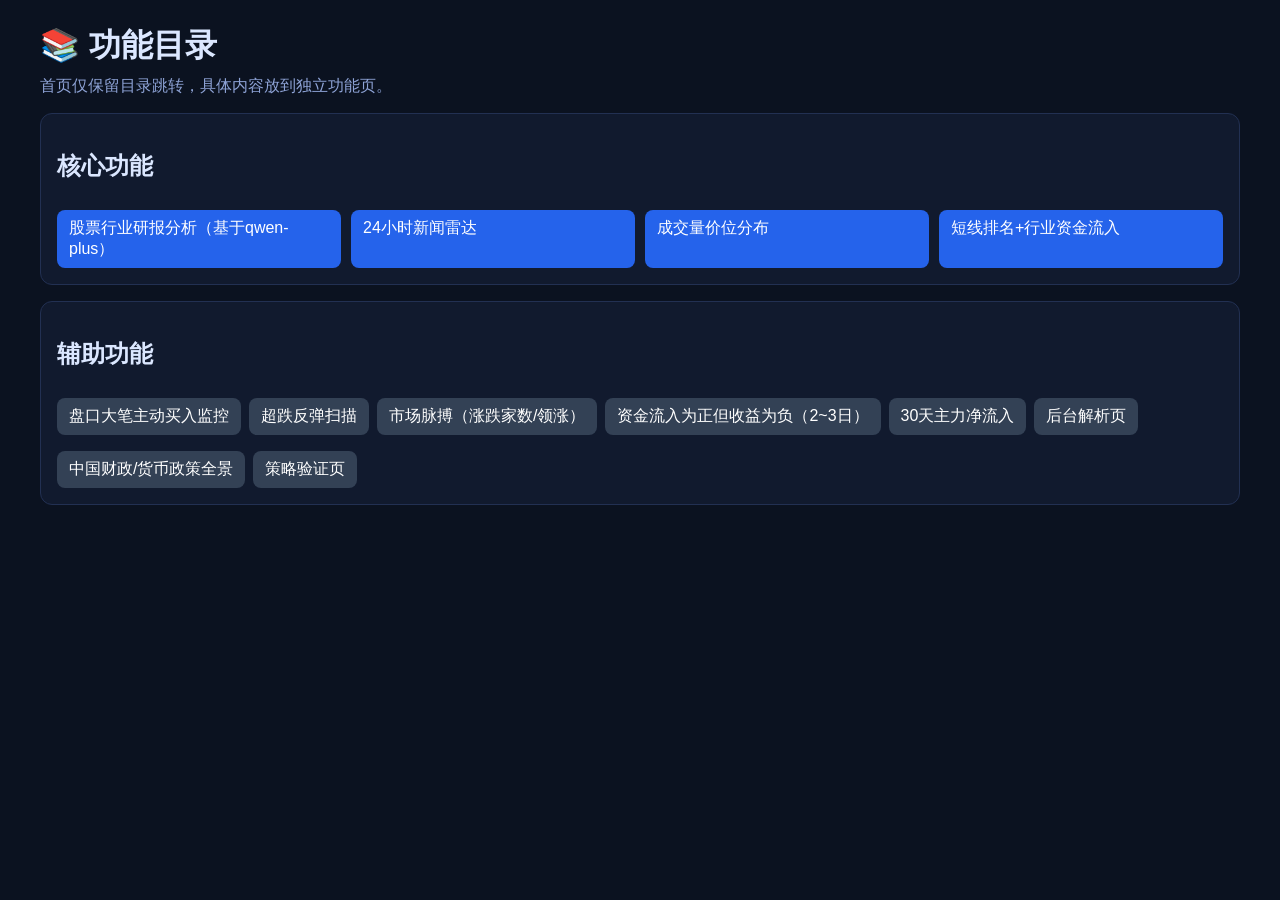
==== templates/index.html @ 242b1a4b "feat：首页重排核心/辅助功能并更新行研命名" ====
<!doctype html>
<html lang="zh-CN"><head>
  <meta charset="UTF-8" /><meta name="viewport" content="width=device-width, initial-scale=1.0" />
  <title>A股盯盘工具目录</title>
  <link rel="stylesheet" href="/static/style.css" />
  <link rel="stylesheet" href="/static/dark.css" />
</head>
<body>
<main class="container">
  <h1>📚 功能目录</h1>
  <p class="sub">首页仅保留目录跳转，具体内容放到独立功能页。</p>

  <section class="card">
    <h2>核心功能</h2>
    <div style="display:grid;grid-template-columns:repeat(auto-fit,minmax(260px,1fr));gap:10px">
      <a class="btn" href="/stock-research">股票行业研报分析（基于qwen-plus）</a>
      <a class="btn" href="/news">24小时新闻雷达</a>
      <a class="btn" href="/volume-profile">成交量价位分布</a>
      <a class="btn" href="/shortline-dashboard">短线排名+行业资金流入</a>
    </div>
  </section>

  <section class="card">
    <h2>辅助功能</h2>
    <div style="display:flex;gap:8px;flex-wrap:wrap">
      <a class="btn secondary" href="/monitor-big-buy">盘口大笔主动买入监控</a>
      <a class="btn secondary" href="/oversold-rebound">超跌反弹扫描</a>
      <a class="btn secondary" href="/market-pulse">市场脉搏（涨跌家数/领涨）</a>
      <a class="btn secondary" href="/flow-divergence">资金流入为正但收益为负（2~3日）</a>
      <a class="btn secondary" href="/main-net-inflow">30天主力净流入</a>
      <a class="btn secondary" href="/parse-admin">后台解析页</a>
      <a class="btn secondary" href="/policy-dashboard">中国财政/货币政策全景</a>
      <a class="btn secondary" href="/validation">策略验证页</a>
    </div>
  </section>
</main>
</body></html>
---- static/style.css ----
body {
  margin: 0;
  font-family: -apple-system, BlinkMacSystemFont, 'Segoe UI', Roboto, 'PingFang SC', 'Microsoft YaHei', sans-serif;
  background: #f5f7fb;
  color: #1f2937;
}
.container {
  max-width: 960px;
  margin: 24px auto;
  padding: 0 16px;
}
h1 { margin-bottom: 8px; }
.sub { color: #6b7280; margin-top: 0; }
.card {
  background: #fff;
  border-radius: 12px;
  padding: 16px;
  margin-bottom: 16px;
  box-shadow: 0 2px 10px rgba(0,0,0,.05);
}
.btn {
  display: inline-block;
  margin-top: 8px;
  background: #2563eb;
  color: #fff;
  text-decoration: none;
  padding: 8px 12px;
  border-radius: 8px;
  border: none;
  cursor: pointer;
}
.pick {
  border: 1px solid #e5e7eb;
  border-radius: 10px;
  padding: 12px;
  margin: 10px 0;
}
.head {
  display: flex;
  justify-content: space-between;
  align-items: center;
  gap: 8px;
}
.score {
  background: #dcfce7;
  color: #166534;
  border-radius: 999px;
  padding: 4px 10px;
  font-size: 13px;
}

.btn.secondary {
  background: #475569;
}
---- static/dark.css ----
body{background:#0b1220!important;color:#dbe7ff!important}
.container{max-width:1200px}
.card,.topbar,.panel,.pick{background:#111a2e!important;border:1px solid #223052!important;color:#dbe7ff!important;box-shadow:none!important}
.sub,.muted{color:#8ea3d6!important}
a{color:#9cc1ff}
.btn{background:#2563eb!important}
.btn.secondary{background:#334155!important}
.score{background:#123a24!important;color:#5df29d!important}
input,select,textarea{background:#0e1628!important;color:#e6eeff!important;border:1px solid #2a3d69!important}
table{width:100%;border-collapse:collapse}
th,td{border-bottom:1px solid #243457;padding:8px 6px;text-align:right}
th:first-child,td:first-child{text-align:left}
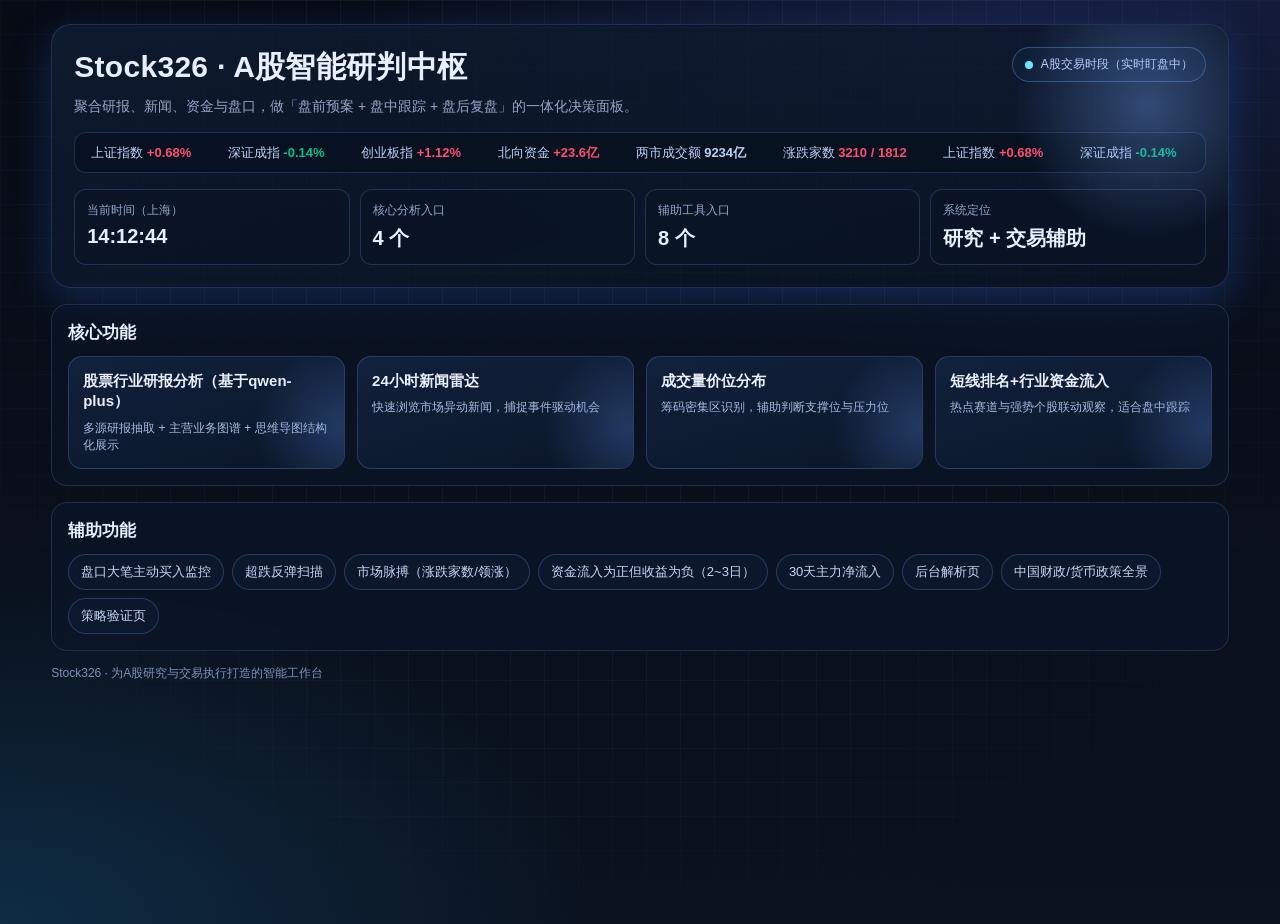
==== commit aa95494b: "feat: 首页升级为金融终端风动态视觉" ====
--- a/templates/index.html
+++ b/templates/index.html
@@ -1,37 +1,283 @@
 <!doctype html>
-<html lang="zh-CN"><head>
-  <meta charset="UTF-8" /><meta name="viewport" content="width=device-width, initial-scale=1.0" />
-  <title>A股盯盘工具目录</title>
-  <link rel="stylesheet" href="/static/style.css" />
-  <link rel="stylesheet" href="/static/dark.css" />
+<html lang="zh-CN">
+<head>
+  <meta charset="UTF-8" />
+  <meta name="viewport" content="width=device-width, initial-scale=1.0" />
+  <title>Stock326 · A股智能研判中枢</title>
+  <style>
+    :root {
+      --bg: #070b14;
+      --bg2: #0b1220;
+      --card: rgba(12, 22, 40, .66);
+      --line: rgba(123, 174, 255, .18);
+      --text: #e8eefc;
+      --sub: #98a6c6;
+      --up: #ff4d6d;
+      --down: #00c087;
+      --accent: #6aa5ff;
+      --glow: 0 12px 40px rgba(46,120,255,.25);
+    }
+
+    * { box-sizing: border-box; }
+    html, body { margin: 0; padding: 0; }
+    body {
+      font-family: "Inter", "PingFang SC", "Microsoft YaHei", sans-serif;
+      color: var(--text);
+      background:
+        radial-gradient(1200px 700px at 85% -10%, rgba(90,114,255,.23), transparent 65%),
+        radial-gradient(1000px 600px at 0% 100%, rgba(30,180,255,.16), transparent 60%),
+        linear-gradient(180deg, var(--bg), var(--bg2));
+      min-height: 100vh;
+      overflow-x: hidden;
+    }
+
+    .bg-grid, .bg-grid::before {
+      position: fixed; inset: 0; pointer-events: none; z-index: -1;
+    }
+    .bg-grid {
+      background-image:
+        linear-gradient(rgba(130,160,220,.07) 1px, transparent 1px),
+        linear-gradient(90deg, rgba(130,160,220,.07) 1px, transparent 1px);
+      background-size: 34px 34px;
+      mask-image: radial-gradient(circle at 50% 20%, #000 45%, transparent 85%);
+      animation: drift 18s linear infinite;
+    }
+    .bg-grid::before {
+      content: "";
+      background: linear-gradient(120deg, transparent 20%, rgba(118,166,255,.12) 48%, transparent 75%);
+      transform: translateX(-120%);
+      animation: sweep 7s ease-in-out infinite;
+    }
+
+    @keyframes drift { to { background-position: 0 34px, 34px 0; } }
+    @keyframes sweep { 50% { transform: translateX(120%);} 100% { transform: translateX(120%);} }
+    @keyframes pulse { 50% { box-shadow: 0 0 0 8px rgba(106,165,255,0);} }
+
+    .wrap { width: min(1180px, 92vw); margin: 24px auto 40px; }
+
+    .hero {
+      border: 1px solid var(--line);
+      background: linear-gradient(160deg, rgba(15,29,52,.8), rgba(10,19,34,.72));
+      border-radius: 20px;
+      box-shadow: var(--glow);
+      padding: 22px;
+      position: relative;
+      overflow: hidden;
+    }
+    .hero::after {
+      content: "";
+      position: absolute; right: -60px; top: -60px;
+      width: 280px; height: 280px; border-radius: 50%;
+      background: radial-gradient(circle, rgba(120,170,255,.35), transparent 68%);
+      filter: blur(2px);
+    }
+
+    .head { display:flex; justify-content:space-between; gap:12px; align-items:flex-start; flex-wrap:wrap; }
+    .title { font-size: 30px; font-weight: 800; letter-spacing:.3px; margin:0; }
+    .sub { color: var(--sub); margin-top: 10px; font-size: 14px; }
+
+    .badge {
+      display:inline-flex; align-items:center; gap:8px;
+      font-size:12px; color:#c7d7ff; padding:8px 12px;
+      border:1px solid rgba(120,170,255,.35);
+      border-radius:999px;
+      background: rgba(17,34,61,.65);
+    }
+    .dot {
+      width:8px; height:8px; border-radius:50%; background:#67e8f9;
+      box-shadow: 0 0 0 0 rgba(103,232,249,.6);
+      animation: pulse 1.8s infinite;
+    }
+
+    .ticker {
+      margin-top: 16px;
+      border:1px solid rgba(111,161,255,.22);
+      background: rgba(7,17,31,.78);
+      border-radius: 12px;
+      overflow: hidden;
+      white-space: nowrap;
+    }
+    .ticker-track {
+      display: inline-block;
+      padding: 10px 0;
+      animation: tickerMove 24s linear infinite;
+      min-width: 100%;
+    }
+    .ticker span { margin: 0 16px; font-size: 13px; color:#bcd0f5; }
+    .up { color: var(--up); }
+    .down { color: var(--down); }
+    @keyframes tickerMove { from { transform: translateX(0);} to { transform: translateX(-50%);} }
+
+    .stats {
+      margin-top: 16px;
+      display:grid;
+      grid-template-columns: repeat(auto-fit,minmax(190px,1fr));
+      gap: 10px;
+    }
+    .stat {
+      border:1px solid rgba(120,170,255,.22);
+      border-radius: 12px;
+      padding: 12px;
+      background: rgba(11,21,38,.7);
+    }
+    .stat .k { color:#95a8cc; font-size:12px; }
+    .stat .v { margin-top:6px; font-size:20px; font-weight:700; }
+
+    .section {
+      margin-top: 16px;
+      border: 1px solid var(--line);
+      background: var(--card);
+      border-radius: 16px;
+      padding: 16px;
+      backdrop-filter: blur(8px);
+    }
+    .section h2 { margin: 0 0 12px; font-size: 17px; }
+
+    .core-grid {
+      display: grid;
+      grid-template-columns: repeat(auto-fit, minmax(230px, 1fr));
+      gap: 12px;
+    }
+
+    .feature {
+      display:block;
+      text-decoration:none;
+      color: var(--text);
+      border:1px solid rgba(122,168,255,.24);
+      border-radius: 14px;
+      padding: 14px;
+      background: linear-gradient(165deg, rgba(19,36,66,.86), rgba(12,25,43,.7));
+      transition: .25s transform, .25s border-color, .25s box-shadow;
+      position: relative;
+      overflow: hidden;
+    }
+    .feature::before {
+      content:"";
+      position:absolute; inset:auto -30% -40% auto;
+      width:170px; height:170px; border-radius:50%;
+      background: radial-gradient(circle, rgba(100,151,255,.26), transparent 72%);
+      pointer-events:none;
+    }
+    .feature:hover {
+      transform: translateY(-4px);
+      border-color: rgba(150,190,255,.5);
+      box-shadow: 0 12px 30px rgba(71,125,255,.25);
+    }
+    .feature .name { font-size:15px; font-weight:700; line-height:1.35; }
+    .feature .desc { margin-top:8px; color:#a8bbdf; font-size:12px; }
+
+    .minor {
+      display:flex; flex-wrap:wrap; gap:8px;
+    }
+    .minor a {
+      text-decoration:none;
+      color:#c8d7f6;
+      border:1px solid rgba(122,168,255,.25);
+      border-radius:999px;
+      padding:8px 12px;
+      font-size:13px;
+      background: rgba(14,27,49,.7);
+      transition:.2s;
+    }
+    .minor a:hover { border-color: rgba(156,198,255,.55); color:#fff; transform: translateY(-2px); }
+
+    .footer { margin-top: 14px; color:#7f92b8; font-size:12px; }
+  </style>
 </head>
 <body>
-<main class="container">
-  <h1>📚 功能目录</h1>
-  <p class="sub">首页仅保留目录跳转，具体内容放到独立功能页。</p>
-
-  <section class="card">
-    <h2>核心功能</h2>
-    <div style="display:grid;grid-template-columns:repeat(auto-fit,minmax(260px,1fr));gap:10px">
-      <a class="btn" href="/stock-research">股票行业研报分析（基于qwen-plus）</a>
-      <a class="btn" href="/news">24小时新闻雷达</a>
-      <a class="btn" href="/volume-profile">成交量价位分布</a>
-      <a class="btn" href="/shortline-dashboard">短线排名+行业资金流入</a>
-    </div>
-  </section>
-
-  <section class="card">
-    <h2>辅助功能</h2>
-    <div style="display:flex;gap:8px;flex-wrap:wrap">
-      <a class="btn secondary" href="/monitor-big-buy">盘口大笔主动买入监控</a>
-      <a class="btn secondary" href="/oversold-rebound">超跌反弹扫描</a>
-      <a class="btn secondary" href="/market-pulse">市场脉搏（涨跌家数/领涨）</a>
-      <a class="btn secondary" href="/flow-divergence">资金流入为正但收益为负（2~3日）</a>
-      <a class="btn secondary" href="/main-net-inflow">30天主力净流入</a>
-      <a class="btn secondary" href="/parse-admin">后台解析页</a>
-      <a class="btn secondary" href="/policy-dashboard">中国财政/货币政策全景</a>
-      <a class="btn secondary" href="/validation">策略验证页</a>
-    </div>
-  </section>
-</main>
-</body></html>+  <div class="bg-grid"></div>
+
+  <main class="wrap">
+    <section class="hero">
+      <div class="head">
+        <div>
+          <h1 class="title">Stock326 · A股智能研判中枢</h1>
+          <div class="sub">聚合研报、新闻、资金与盘口，做「盘前预案 + 盘中跟踪 + 盘后复盘」的一体化决策面板。</div>
+        </div>
+        <div class="badge"><span class="dot"></span><span id="market-status">市场状态加载中...</span></div>
+      </div>
+
+      <div class="ticker" aria-hidden="true">
+        <div class="ticker-track" id="ticker-track">
+          <span>上证指数 <b class="up">+0.68%</b></span>
+          <span>深证成指 <b class="down">-0.14%</b></span>
+          <span>创业板指 <b class="up">+1.12%</b></span>
+          <span>北向资金 <b class="up">+23.6亿</b></span>
+          <span>两市成交额 <b>9234亿</b></span>
+          <span>涨跌家数 <b class="up">3210 / 1812</b></span>
+        </div>
+      </div>
+
+      <div class="stats">
+        <div class="stat"><div class="k">当前时间（上海）</div><div class="v" id="now-cn">--:--:--</div></div>
+        <div class="stat"><div class="k">核心分析入口</div><div class="v">4 个</div></div>
+        <div class="stat"><div class="k">辅助工具入口</div><div class="v">8 个</div></div>
+        <div class="stat"><div class="k">系统定位</div><div class="v">研究 + 交易辅助</div></div>
+      </div>
+    </section>
+
+    <section class="section">
+      <h2>核心功能</h2>
+      <div class="core-grid">
+        <a class="feature" href="/stock-research">
+          <div class="name">股票行业研报分析（基于qwen-plus）</div>
+          <div class="desc">多源研报抽取 + 主营业务图谱 + 思维导图结构化展示</div>
+        </a>
+        <a class="feature" href="/news">
+          <div class="name">24小时新闻雷达</div>
+          <div class="desc">快速浏览市场异动新闻，捕捉事件驱动机会</div>
+        </a>
+        <a class="feature" href="/volume-profile">
+          <div class="name">成交量价位分布</div>
+          <div class="desc">筹码密集区识别，辅助判断支撑位与压力位</div>
+        </a>
+        <a class="feature" href="/shortline-dashboard">
+          <div class="name">短线排名+行业资金流入</div>
+          <div class="desc">热点赛道与强势个股联动观察，适合盘中跟踪</div>
+        </a>
+      </div>
+    </section>
+
+    <section class="section">
+      <h2>辅助功能</h2>
+      <div class="minor">
+        <a href="/monitor-big-buy">盘口大笔主动买入监控</a>
+        <a href="/oversold-rebound">超跌反弹扫描</a>
+        <a href="/market-pulse">市场脉搏（涨跌家数/领涨）</a>
+        <a href="/flow-divergence">资金流入为正但收益为负（2~3日）</a>
+        <a href="/main-net-inflow">30天主力净流入</a>
+        <a href="/parse-admin">后台解析页</a>
+        <a href="/policy-dashboard">中国财政/货币政策全景</a>
+        <a href="/validation">策略验证页</a>
+      </div>
+    </section>
+
+    <div class="footer">Stock326 · 为A股研究与交易执行打造的智能工作台</div>
+  </main>
+
+  <script>
+    function pad(n){ return String(n).padStart(2, '0'); }
+    function updateClock() {
+      const now = new Date();
+      const cn = new Date(now.toLocaleString('en-US', { timeZone: 'Asia/Shanghai' }));
+      const hh = cn.getHours(), mm = cn.getMinutes(), ss = cn.getSeconds();
+      document.getElementById('now-cn').textContent = `${pad(hh)}:${pad(mm)}:${pad(ss)}`;
+
+      const minutes = hh * 60 + mm;
+      const open1 = 9 * 60 + 30, close1 = 11 * 60 + 30;
+      const open2 = 13 * 60, close2 = 15 * 60;
+      const status = (minutes >= open1 && minutes <= close1) || (minutes >= open2 && minutes <= close2)
+        ? 'A股交易时段（实时盯盘中）'
+        : '非交易时段（盘前/盘后研究）';
+      document.getElementById('market-status').textContent = status;
+    }
+
+    // ticker 双份拼接实现无缝滚动
+    const track = document.getElementById('ticker-track');
+    track.innerHTML = track.innerHTML + track.innerHTML;
+
+    updateClock();
+    setInterval(updateClock, 1000);
+  </script>
+</body>
+</html>
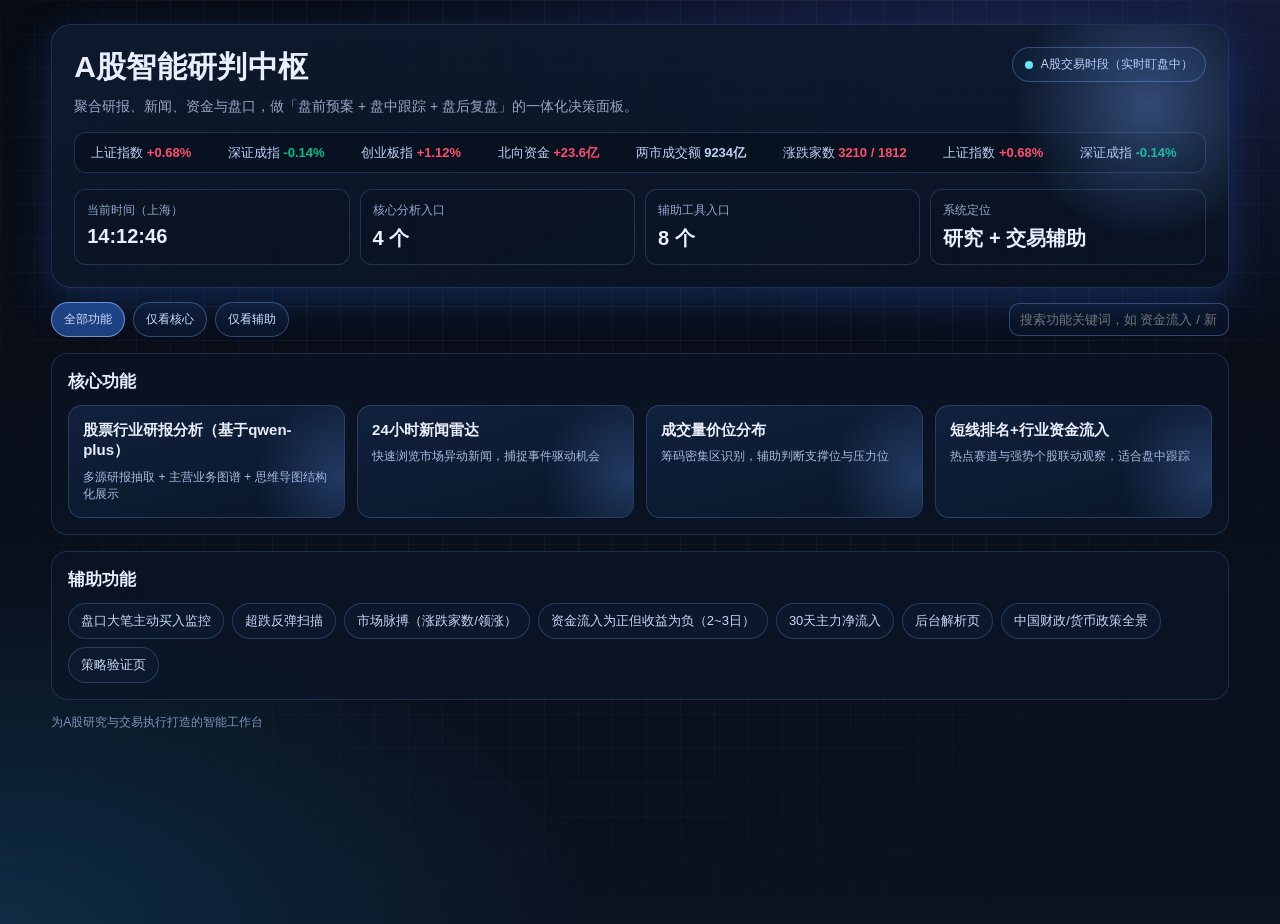
==== commit 8067f15f: "feat: 首页去品牌字样并增强交互，统一全站背景风格" ====
--- a/templates/index.html
+++ b/templates/index.html
@@ -3,7 +3,7 @@
 <head>
   <meta charset="UTF-8" />
   <meta name="viewport" content="width=device-width, initial-scale=1.0" />
-  <title>Stock326 · A股智能研判中枢</title>
+  <title>A股智能研判中枢</title>
   <style>
     :root {
       --bg: #070b14;
@@ -133,6 +133,30 @@
     }
     .section h2 { margin: 0 0 12px; font-size: 17px; }
 
+    .quickbar {
+      margin-top: 14px;
+      display:flex; gap:8px; flex-wrap:wrap; align-items:center;
+    }
+    .chip {
+      border:1px solid rgba(123,174,255,.35);
+      background: rgba(14,27,49,.7);
+      color:#d7e4ff;
+      border-radius:999px;
+      padding:8px 12px;
+      font-size:12px;
+      cursor:pointer;
+    }
+    .chip.active { background: rgba(42,92,182,.65); border-color: rgba(156,198,255,.65); }
+    .search {
+      margin-left:auto;
+      min-width:220px;
+      border:1px solid rgba(123,174,255,.35);
+      background: rgba(10,20,36,.82);
+      color:#e8eefc;
+      border-radius:10px;
+      padding:8px 10px;
+    }
+
     .core-grid {
       display: grid;
       grid-template-columns: repeat(auto-fit, minmax(230px, 1fr));
@@ -191,7 +215,7 @@
     <section class="hero">
       <div class="head">
         <div>
-          <h1 class="title">Stock326 · A股智能研判中枢</h1>
+          <h1 class="title">A股智能研判中枢</h1>
           <div class="sub">聚合研报、新闻、资金与盘口，做「盘前预案 + 盘中跟踪 + 盘后复盘」的一体化决策面板。</div>
         </div>
         <div class="badge"><span class="dot"></span><span id="market-status">市场状态加载中...</span></div>
@@ -216,47 +240,84 @@
       </div>
     </section>
 
-    <section class="section">
+    <div class="quickbar">
+      <button class="chip active" data-filter="all">全部功能</button>
+      <button class="chip" data-filter="core">仅看核心</button>
+      <button class="chip" data-filter="assist">仅看辅助</button>
+      <input id="feature-search" class="search" placeholder="搜索功能关键词，如 资金流入 / 新闻 / 研报" />
+    </div>
+
+    <section class="section" data-section="core">
       <h2>核心功能</h2>
       <div class="core-grid">
-        <a class="feature" href="/stock-research">
+        <a class="feature feature-item" data-type="core" data-keywords="研报 行业 思维导图 qwen" href="/stock-research">
           <div class="name">股票行业研报分析（基于qwen-plus）</div>
           <div class="desc">多源研报抽取 + 主营业务图谱 + 思维导图结构化展示</div>
         </a>
-        <a class="feature" href="/news">
+        <a class="feature feature-item" data-type="core" data-keywords="新闻 24小时 雷达 事件驱动" href="/news">
           <div class="name">24小时新闻雷达</div>
           <div class="desc">快速浏览市场异动新闻，捕捉事件驱动机会</div>
         </a>
-        <a class="feature" href="/volume-profile">
+        <a class="feature feature-item" data-type="core" data-keywords="成交量 价位 分布 筹码 支撑 压力" href="/volume-profile">
           <div class="name">成交量价位分布</div>
           <div class="desc">筹码密集区识别，辅助判断支撑位与压力位</div>
         </a>
-        <a class="feature" href="/shortline-dashboard">
+        <a class="feature feature-item" data-type="core" data-keywords="短线 排名 行业 资金流入 热点" href="/shortline-dashboard">
           <div class="name">短线排名+行业资金流入</div>
           <div class="desc">热点赛道与强势个股联动观察，适合盘中跟踪</div>
         </a>
       </div>
     </section>
 
-    <section class="section">
+    <section class="section" data-section="assist">
       <h2>辅助功能</h2>
       <div class="minor">
-        <a href="/monitor-big-buy">盘口大笔主动买入监控</a>
-        <a href="/oversold-rebound">超跌反弹扫描</a>
-        <a href="/market-pulse">市场脉搏（涨跌家数/领涨）</a>
-        <a href="/flow-divergence">资金流入为正但收益为负（2~3日）</a>
-        <a href="/main-net-inflow">30天主力净流入</a>
-        <a href="/parse-admin">后台解析页</a>
-        <a href="/policy-dashboard">中国财政/货币政策全景</a>
-        <a href="/validation">策略验证页</a>
+        <a class="feature-item" data-type="assist" data-keywords="盘口 主动买入 监控" href="/monitor-big-buy">盘口大笔主动买入监控</a>
+        <a class="feature-item" data-type="assist" data-keywords="超跌 反弹 扫描" href="/oversold-rebound">超跌反弹扫描</a>
+        <a class="feature-item" data-type="assist" data-keywords="市场 脉搏 涨跌 领涨" href="/market-pulse">市场脉搏（涨跌家数/领涨）</a>
+        <a class="feature-item" data-type="assist" data-keywords="资金流入 收益 负 divergence" href="/flow-divergence">资金流入为正但收益为负（2~3日）</a>
+        <a class="feature-item" data-type="assist" data-keywords="30天 主力 净流入" href="/main-net-inflow">30天主力净流入</a>
+        <a class="feature-item" data-type="assist" data-keywords="后台 解析" href="/parse-admin">后台解析页</a>
+        <a class="feature-item" data-type="assist" data-keywords="财政 货币 政策" href="/policy-dashboard">中国财政/货币政策全景</a>
+        <a class="feature-item" data-type="assist" data-keywords="策略 验证" href="/validation">策略验证页</a>
       </div>
     </section>
 
-    <div class="footer">Stock326 · 为A股研究与交易执行打造的智能工作台</div>
+    <div class="footer">为A股研究与交易执行打造的智能工作台</div>
   </main>
 
   <script>
     function pad(n){ return String(n).padStart(2, '0'); }
+
+    const chips = Array.from(document.querySelectorAll('.chip'));
+    const searchEl = document.getElementById('feature-search');
+    const allItems = Array.from(document.querySelectorAll('.feature-item'));
+    let currentFilter = 'all';
+
+    function applyFilter() {
+      const q = (searchEl.value || '').trim().toLowerCase();
+      allItems.forEach(el => {
+        const type = el.dataset.type || '';
+        const text = `${el.textContent || ''} ${(el.dataset.keywords || '')}`.toLowerCase();
+        const typeOk = currentFilter === 'all' || currentFilter === type;
+        const textOk = !q || text.includes(q);
+        el.style.display = (typeOk && textOk) ? '' : 'none';
+      });
+
+      document.querySelectorAll('[data-section]').forEach(sec => {
+        const hasVisible = Array.from(sec.querySelectorAll('.feature-item')).some(x => x.style.display !== 'none');
+        sec.style.display = hasVisible ? '' : 'none';
+      });
+    }
+
+    chips.forEach(chip => chip.addEventListener('click', () => {
+      chips.forEach(c => c.classList.remove('active'));
+      chip.classList.add('active');
+      currentFilter = chip.dataset.filter || 'all';
+      applyFilter();
+    }));
+    searchEl.addEventListener('input', applyFilter);
+
     function updateClock() {
       const now = new Date();
       const cn = new Date(now.toLocaleString('en-US', { timeZone: 'Asia/Shanghai' }));
@@ -276,6 +337,7 @@
     const track = document.getElementById('ticker-track');
     track.innerHTML = track.innerHTML + track.innerHTML;
 
+    applyFilter();
     updateClock();
     setInterval(updateClock, 1000);
   </script>
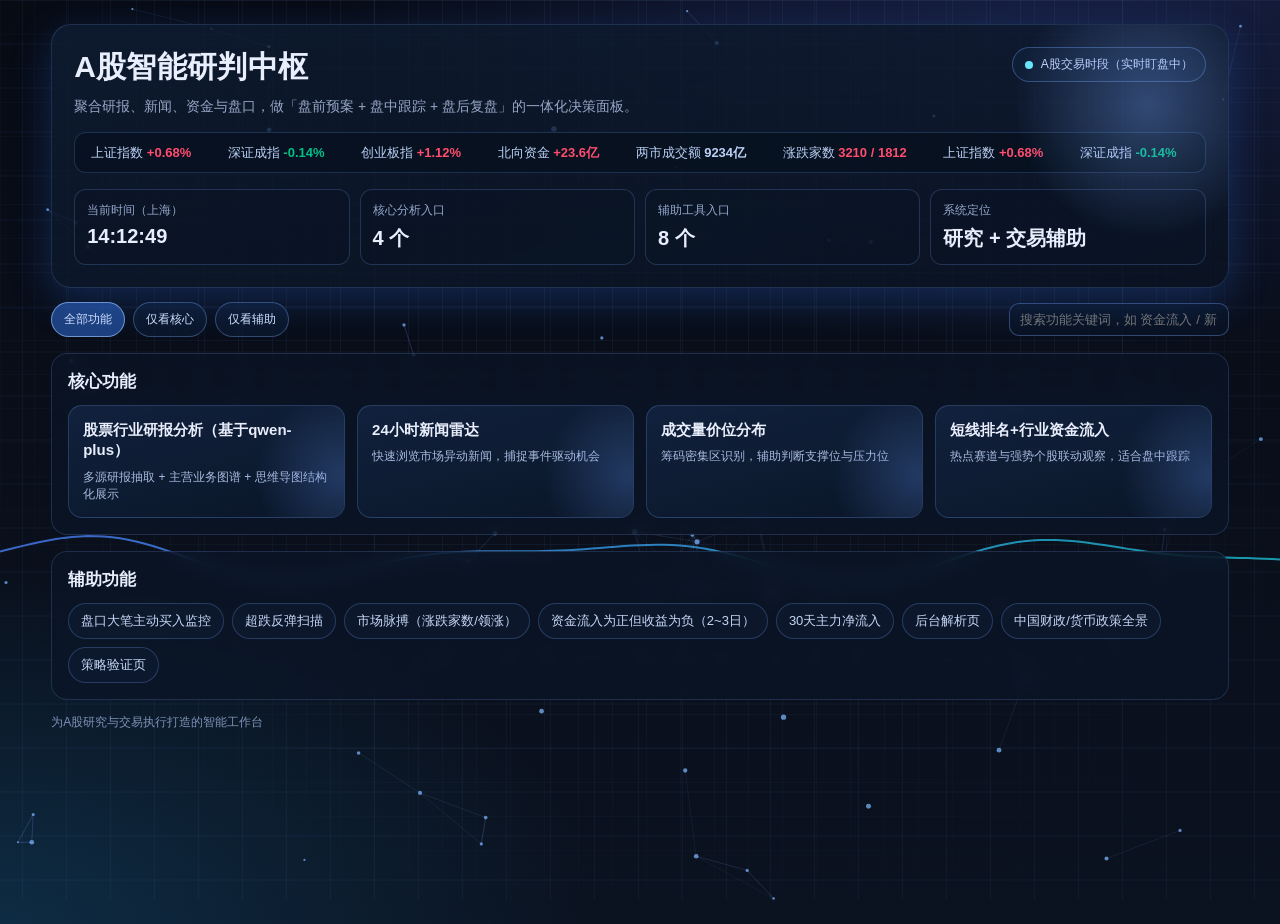
==== commit 55aa51ea: "feat: 首页升级为鼠标交互式金融动态背景" ====
--- a/templates/index.html
+++ b/templates/index.html
@@ -34,6 +34,7 @@
     .bg-grid, .bg-grid::before {
       position: fixed; inset: 0; pointer-events: none; z-index: -1;
     }
+    #fx-canvas { filter: saturate(1.05) contrast(1.02); }
     .bg-grid {
       background-image:
         linear-gradient(rgba(130,160,220,.07) 1px, transparent 1px),
@@ -209,6 +210,7 @@
   </style>
 </head>
 <body>
+  <canvas id="fx-canvas" style="position:fixed;inset:0;z-index:-2;pointer-events:none;"></canvas>
   <div class="bg-grid"></div>
 
   <main class="wrap">
@@ -318,6 +320,115 @@
     }));
     searchEl.addEventListener('input', applyFilter);
 
+    // 交互背景：粒子 + 连线 + K线波形（鼠标联动）
+    (() => {
+      const canvas = document.getElementById('fx-canvas');
+      if (!canvas) return;
+      const ctx = canvas.getContext('2d');
+      const DPR = Math.max(1, Math.min(2, window.devicePixelRatio || 1));
+      let w = 0, h = 0, raf = null;
+      const mouse = { x: -9999, y: -9999, active: false };
+
+      const points = Array.from({ length: 68 }, () => ({
+        x: Math.random(), y: Math.random(),
+        vx: (Math.random() - 0.5) * 0.00055,
+        vy: (Math.random() - 0.5) * 0.00055,
+        r: 1 + Math.random() * 1.8
+      }));
+
+      function resize() {
+        w = window.innerWidth;
+        h = window.innerHeight;
+        canvas.width = Math.floor(w * DPR);
+        canvas.height = Math.floor(h * DPR);
+        canvas.style.width = w + 'px';
+        canvas.style.height = h + 'px';
+        ctx.setTransform(DPR, 0, 0, DPR, 0, 0);
+      }
+
+      function drawGrid(t) {
+        const gap = 44;
+        ctx.strokeStyle = 'rgba(115,150,220,.08)';
+        ctx.lineWidth = 1;
+        const ox = (t * 0.012) % gap;
+        for (let x = -gap; x < w + gap; x += gap) {
+          ctx.beginPath();
+          ctx.moveTo(x + ox, 0); ctx.lineTo(x + ox, h); ctx.stroke();
+        }
+        for (let y = 0; y < h + gap; y += gap) {
+          ctx.beginPath();
+          ctx.moveTo(0, y); ctx.lineTo(w, y); ctx.stroke();
+        }
+      }
+
+      function drawPriceWave(t) {
+        ctx.lineWidth = 2;
+        const grad = ctx.createLinearGradient(0, 0, w, 0);
+        grad.addColorStop(0, 'rgba(80,130,255,.75)');
+        grad.addColorStop(1, 'rgba(38,198,218,.75)');
+        ctx.strokeStyle = grad;
+
+        ctx.beginPath();
+        const base = h * 0.62;
+        for (let x = 0; x <= w; x += 8) {
+          const y = base + Math.sin((x + t * 0.18) * 0.012) * 16 + Math.sin((x + t * 0.06) * 0.021) * 8;
+          if (x === 0) ctx.moveTo(x, y); else ctx.lineTo(x, y);
+        }
+        ctx.stroke();
+      }
+
+      function drawParticles() {
+        for (const p of points) {
+          p.x += p.vx; p.y += p.vy;
+          if (p.x < 0 || p.x > 1) p.vx *= -1;
+          if (p.y < 0 || p.y > 1) p.vy *= -1;
+          const px = p.x * w, py = p.y * h;
+
+          if (mouse.active) {
+            const dx = mouse.x - px, dy = mouse.y - py;
+            const d2 = dx * dx + dy * dy;
+            if (d2 < 18000) {
+              p.x -= dx * 0.0000018;
+              p.y -= dy * 0.0000018;
+            }
+          }
+
+          ctx.beginPath();
+          ctx.fillStyle = 'rgba(130,182,255,.72)';
+          ctx.arc(px, py, p.r, 0, Math.PI * 2);
+          ctx.fill();
+        }
+
+        for (let i = 0; i < points.length; i++) {
+          for (let j = i + 1; j < points.length; j++) {
+            const a = points[i], b = points[j];
+            const ax = a.x * w, ay = a.y * h, bx = b.x * w, by = b.y * h;
+            const dx = ax - bx, dy = ay - by;
+            const d = Math.hypot(dx, dy);
+            if (d < 120) {
+              ctx.strokeStyle = `rgba(126,168,255,${(1 - d / 120) * 0.28})`;
+              ctx.lineWidth = 1;
+              ctx.beginPath(); ctx.moveTo(ax, ay); ctx.lineTo(bx, by); ctx.stroke();
+            }
+          }
+        }
+      }
+
+      function frame(ts) {
+        ctx.clearRect(0, 0, w, h);
+        drawGrid(ts);
+        drawPriceWave(ts);
+        drawParticles();
+        raf = requestAnimationFrame(frame);
+      }
+
+      window.addEventListener('resize', resize);
+      window.addEventListener('mousemove', (e) => { mouse.x = e.clientX; mouse.y = e.clientY; mouse.active = true; });
+      window.addEventListener('mouseleave', () => { mouse.active = false; });
+      resize();
+      raf = requestAnimationFrame(frame);
+    })();
+
     function updateClock() {
       const now = new Date();
       const cn = new Date(now.toLocaleString('en-US', { timeZone: 'Asia/Shanghai' }));
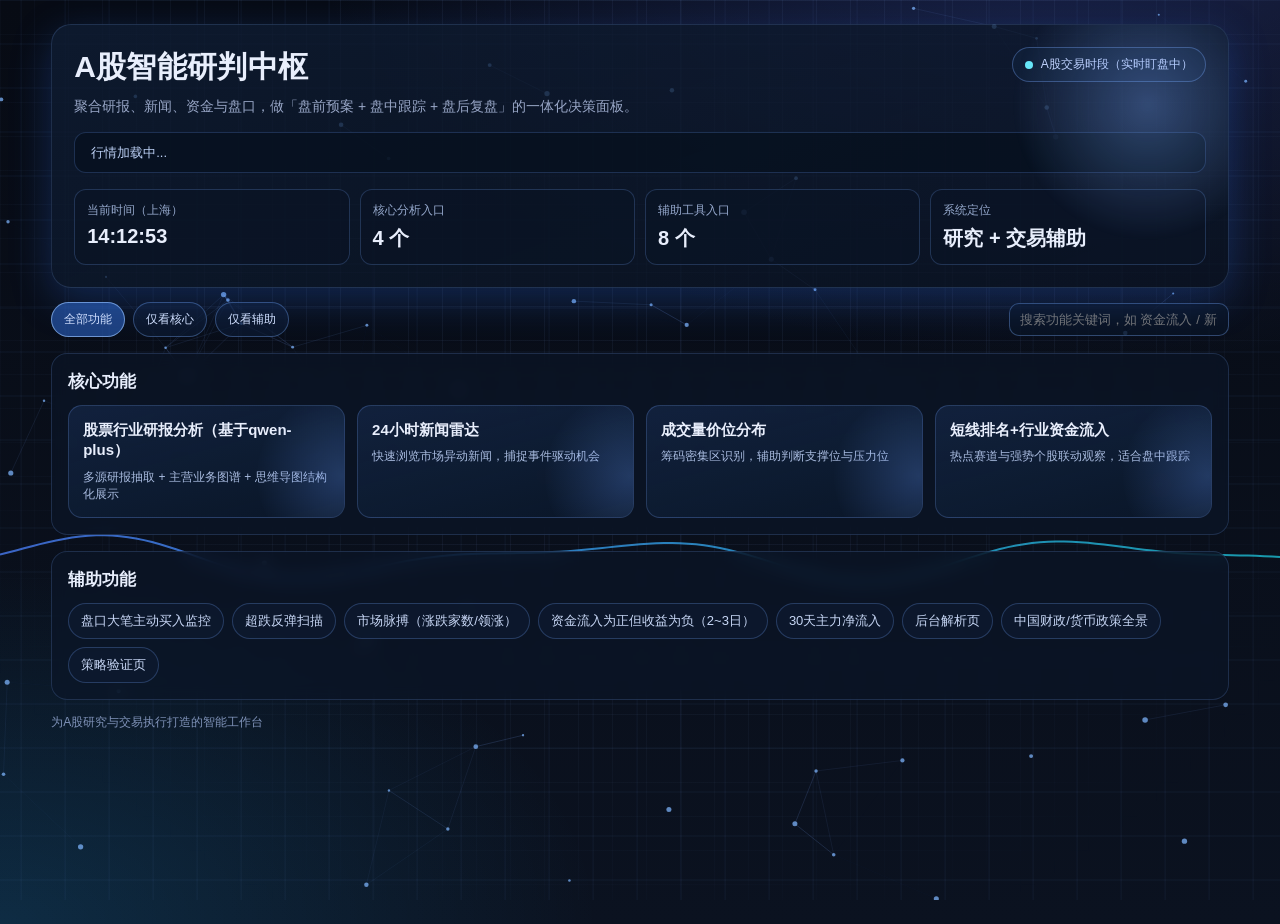
==== commit c2ad8626: "feat: 首页ticker接入当日实时行情与北向资金" ====
--- a/templates/index.html
+++ b/templates/index.html
@@ -225,12 +225,7 @@
 
       <div class="ticker" aria-hidden="true">
         <div class="ticker-track" id="ticker-track">
-          <span>上证指数 <b class="up">+0.68%</b></span>
-          <span>深证成指 <b class="down">-0.14%</b></span>
-          <span>创业板指 <b class="up">+1.12%</b></span>
-          <span>北向资金 <b class="up">+23.6亿</b></span>
-          <span>两市成交额 <b>9234亿</b></span>
-          <span>涨跌家数 <b class="up">3210 / 1812</b></span>
+          <span>行情加载中...</span>
         </div>
       </div>
 
@@ -444,13 +439,42 @@
       document.getElementById('market-status').textContent = status;
     }
 
-    // ticker 双份拼接实现无缝滚动
-    const track = document.getElementById('ticker-track');
-    track.innerHTML = track.innerHTML + track.innerHTML;
+    function clsBySign(v){ return Number(v) >= 0 ? 'up' : 'down'; }
+    function fmtPct(v){
+      const n = Number(v || 0);
+      return `${n >= 0 ? '+' : ''}${n.toFixed(2)}%`;
+    }
+    function fmtYi(v){
+      const n = Number(v || 0);
+      return `${n >= 0 ? '+' : ''}${n.toFixed(2)}亿`;
+    }
+    function renderTicker(d) {
+      const track = document.getElementById('ticker-track');
+      if (!track || !d) return;
+      const s = [];
+      s.push(`<span>上证指数 <b class="${clsBySign(d.indices?.sh?.chg_pct)}">${fmtPct(d.indices?.sh?.chg_pct)}</b></span>`);
+      s.push(`<span>深证成指 <b class="${clsBySign(d.indices?.sz?.chg_pct)}">${fmtPct(d.indices?.sz?.chg_pct)}</b></span>`);
+      s.push(`<span>创业板指 <b class="${clsBySign(d.indices?.cyb?.chg_pct)}">${fmtPct(d.indices?.cyb?.chg_pct)}</b></span>`);
+      s.push(`<span>北向资金 <b class="${clsBySign(d.northbound_net_yi)}">${fmtYi(d.northbound_net_yi)}</b></span>`);
+      s.push(`<span>两市成交额 <b>${Number(d.amount_total_yi || 0).toFixed(2)}亿</b></span>`);
+      s.push(`<span>涨跌家数 <b class="up">${d.up || 0}</b> / <b class="down">${d.down || 0}</b></span>`);
+      const html = s.join('');
+      track.innerHTML = html + html;
+    }
+
+    async function refreshTicker() {
+      try {
+        const res = await fetch(`/api/home-ticker?t=${Date.now()}`);
+        const j = await res.json();
+        if (j.ok && j.data) renderTicker(j.data);
+      } catch (_) {}
+    }
 
     applyFilter();
     updateClock();
     setInterval(updateClock, 1000);
+    refreshTicker();
+    setInterval(refreshTicker, 30000);
   </script>
 </body>
 </html>
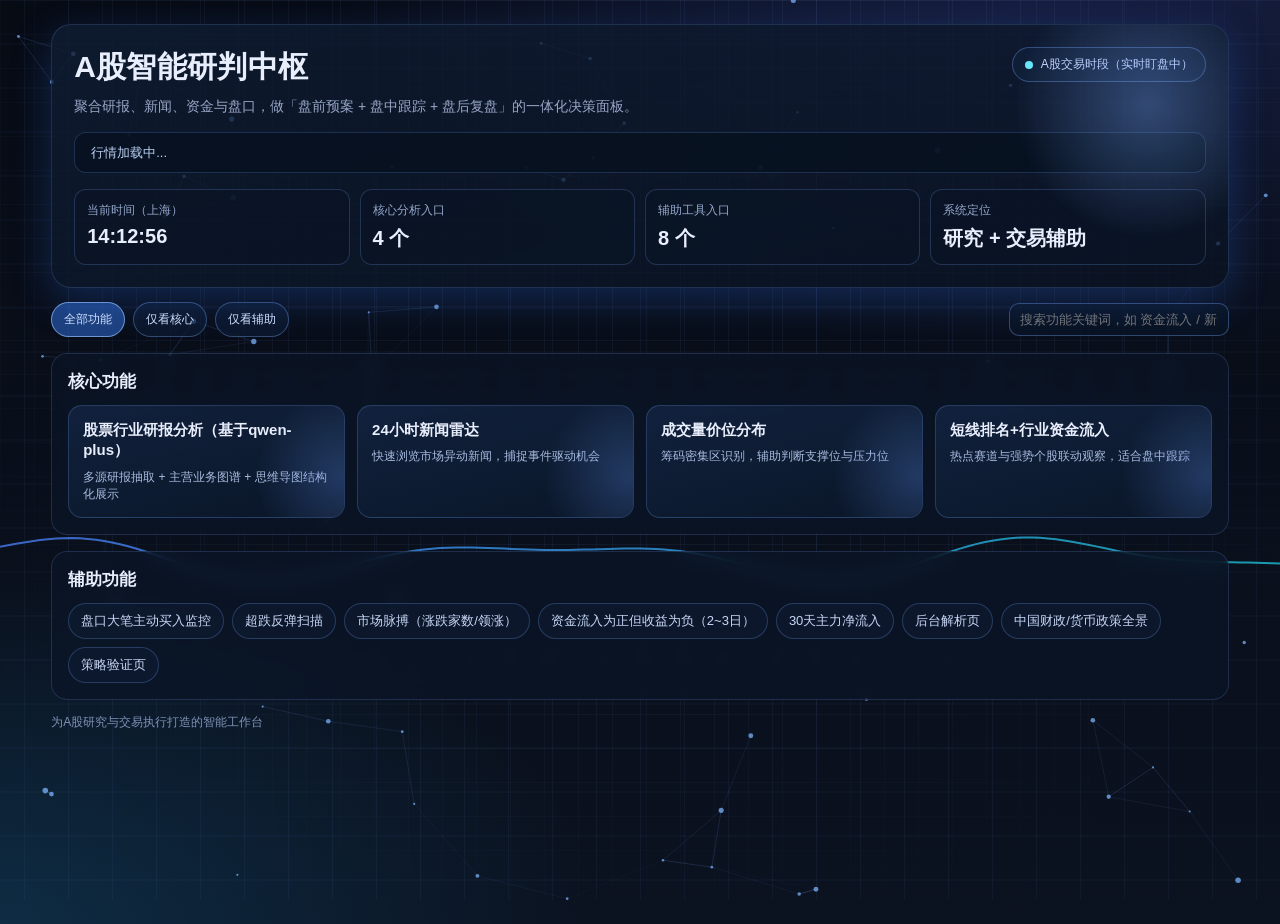
==== commit b14b08b4: "fix: 首页ticker明确标注涨家数/跌家数避免歧义" ====
--- a/templates/index.html
+++ b/templates/index.html
@@ -457,7 +457,7 @@
       s.push(`<span>创业板指 <b class="${clsBySign(d.indices?.cyb?.chg_pct)}">${fmtPct(d.indices?.cyb?.chg_pct)}</b></span>`);
       s.push(`<span>北向资金 <b class="${clsBySign(d.northbound_net_yi)}">${fmtYi(d.northbound_net_yi)}</b></span>`);
       s.push(`<span>两市成交额 <b>${Number(d.amount_total_yi || 0).toFixed(2)}亿</b></span>`);
-      s.push(`<span>涨跌家数 <b class="up">${d.up || 0}</b> / <b class="down">${d.down || 0}</b></span>`);
+      s.push(`<span>涨家数 <b class="up">${d.up || 0}</b> ｜ 跌家数 <b class="down">${d.down || 0}</b></span>`);
       const html = s.join('');
       track.innerHTML = html + html;
     }
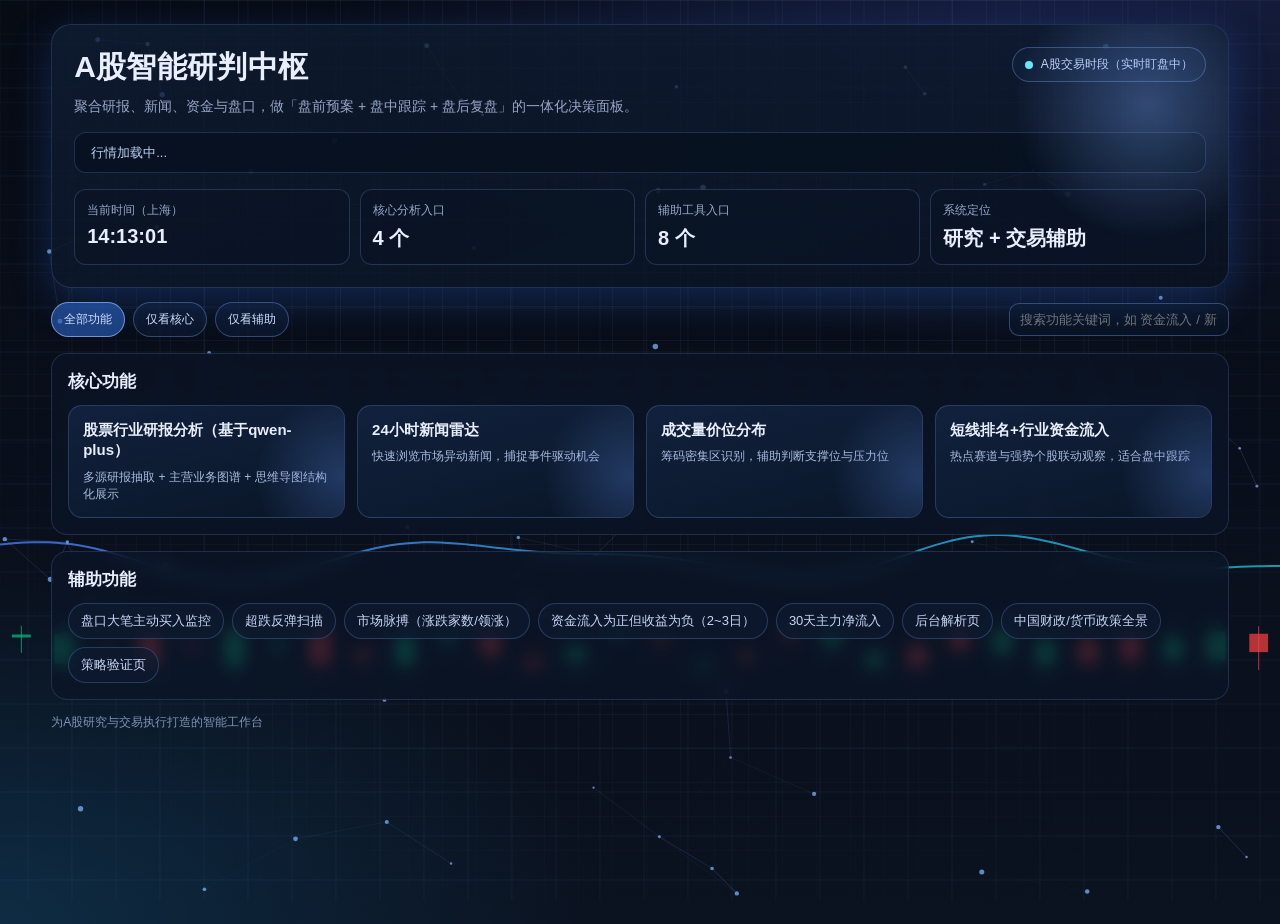
==== commit 535ad523: "feat: 首页背景新增红绿K线动态波动层" ====
--- a/templates/index.html
+++ b/templates/index.html
@@ -372,6 +372,34 @@
         ctx.stroke();
       }
 
+      function drawCandles(t) {
+        const count = Math.max(28, Math.floor(w / 42));
+        const step = w / count;
+        const baseY = h * 0.72;
+        for (let i = 0; i < count; i++) {
+          const x = i * step + step * 0.5;
+          const seed = i * 0.73 + t * 0.0009;
+          const o = baseY + Math.sin(seed * 1.9) * 18;
+          const c = baseY + Math.sin(seed * 2.3 + 0.8) * 18;
+          const hi = Math.min(o, c) - (6 + Math.abs(Math.sin(seed * 3.1)) * 12);
+          const lo = Math.max(o, c) + (6 + Math.abs(Math.cos(seed * 2.7)) * 12);
+          const up = c < o; // 屏幕坐标越小越高
+          const color = up ? 'rgba(239,68,68,.72)' : 'rgba(16,185,129,.72)';
+
+          ctx.strokeStyle = color;
+          ctx.lineWidth = 1;
+          ctx.beginPath();
+          ctx.moveTo(x, hi);
+          ctx.lineTo(x, lo);
+          ctx.stroke();
+
+          const bodyTop = Math.min(o, c);
+          const bodyH = Math.max(3, Math.abs(c - o));
+          ctx.fillStyle = color;
+          ctx.fillRect(x - step * 0.22, bodyTop, step * 0.44, bodyH);
+        }
+      }
+
       function drawParticles() {
         for (const p of points) {
           p.x += p.vx; p.y += p.vy;
@@ -412,6 +440,7 @@
       function frame(ts) {
         ctx.clearRect(0, 0, w, h);
         drawGrid(ts);
+        drawCandles(ts);
         drawPriceWave(ts);
         drawParticles();
         raf = requestAnimationFrame(frame);
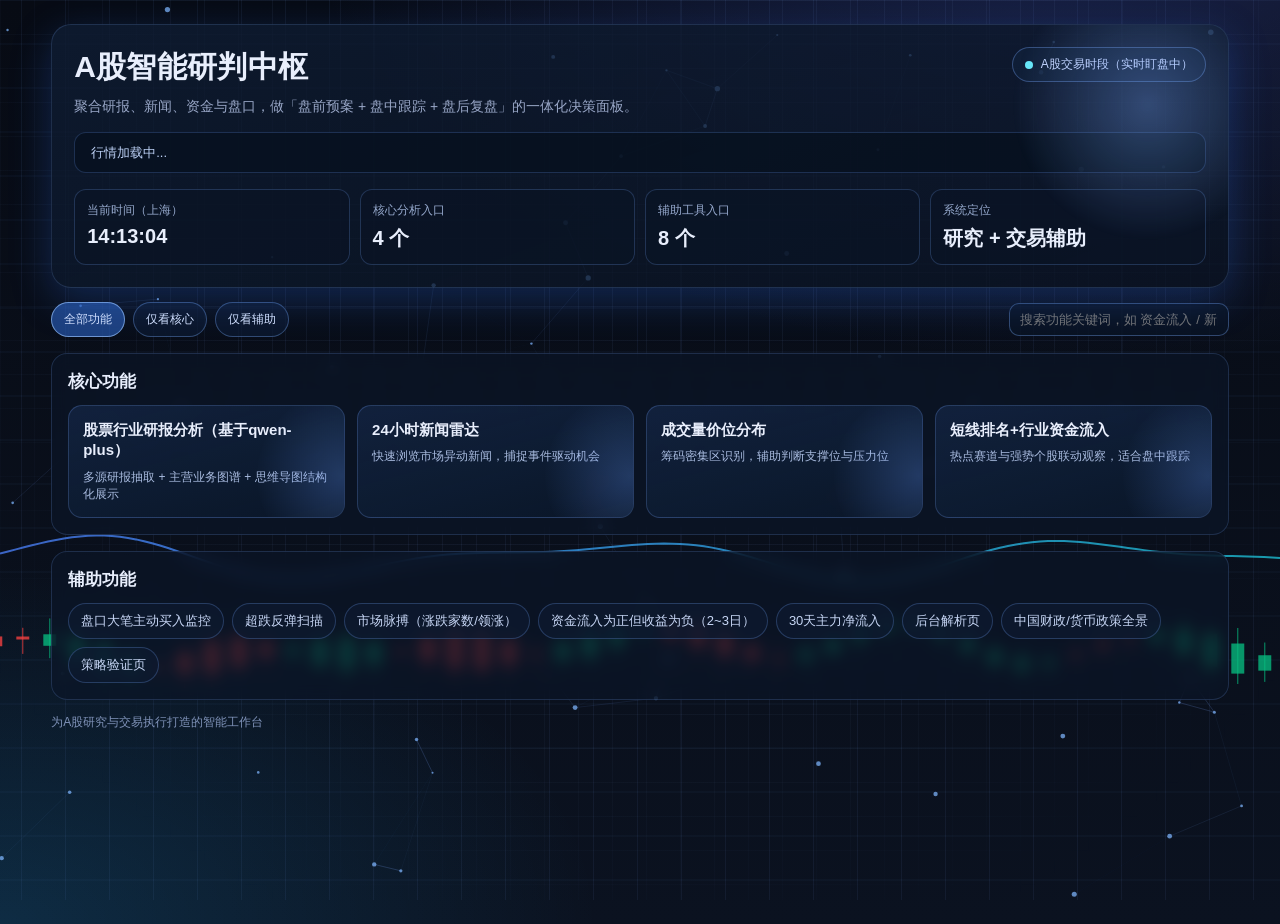
==== commit 1cfabdfa: "feat: 首页K线背景改为横向滚动并持续波动" ====
--- a/templates/index.html
+++ b/templates/index.html
@@ -373,18 +373,25 @@
       }
 
       function drawCandles(t) {
-        const count = Math.max(28, Math.floor(w / 42));
-        const step = w / count;
+        const step = Math.max(18, Math.floor(w / 46));
+        const count = Math.ceil(w / step) + 4;
         const baseY = h * 0.72;
-        for (let i = 0; i < count; i++) {
-          const x = i * step + step * 0.5;
-          const seed = i * 0.73 + t * 0.0009;
-          const o = baseY + Math.sin(seed * 1.9) * 18;
-          const c = baseY + Math.sin(seed * 2.3 + 0.8) * 18;
-          const hi = Math.min(o, c) - (6 + Math.abs(Math.sin(seed * 3.1)) * 12);
-          const lo = Math.max(o, c) + (6 + Math.abs(Math.cos(seed * 2.7)) * 12);
+        const speed = 0.04; // 越大横向滚动越快
+        const shift = (t * speed) % step;
+        const k = Math.floor((t * speed) / step);
+
+        for (let i = -2; i < count; i++) {
+          const x = i * step - shift + step * 0.5;
+          const idx = i + k;
+          const seed = idx * 0.67;
+
+          const o = baseY + Math.sin(seed * 0.9 + t * 0.0012) * 18 + Math.sin(seed * 0.2) * 8;
+          const c = baseY + Math.sin(seed * 1.13 + 0.6 + t * 0.0012) * 18 + Math.sin(seed * 0.24 + 0.3) * 8;
+          const hi = Math.min(o, c) - (6 + Math.abs(Math.sin(seed * 1.7)) * 10);
+          const lo = Math.max(o, c) + (6 + Math.abs(Math.cos(seed * 1.5)) * 10);
+
           const up = c < o; // 屏幕坐标越小越高
-          const color = up ? 'rgba(239,68,68,.72)' : 'rgba(16,185,129,.72)';
+          const color = up ? 'rgba(239,68,68,.78)' : 'rgba(16,185,129,.78)';
 
           ctx.strokeStyle = color;
           ctx.lineWidth = 1;
@@ -396,7 +403,7 @@
           const bodyTop = Math.min(o, c);
           const bodyH = Math.max(3, Math.abs(c - o));
           ctx.fillStyle = color;
-          ctx.fillRect(x - step * 0.22, bodyTop, step * 0.44, bodyH);
+          ctx.fillRect(x - step * 0.24, bodyTop, step * 0.48, bodyH);
         }
       }
 
